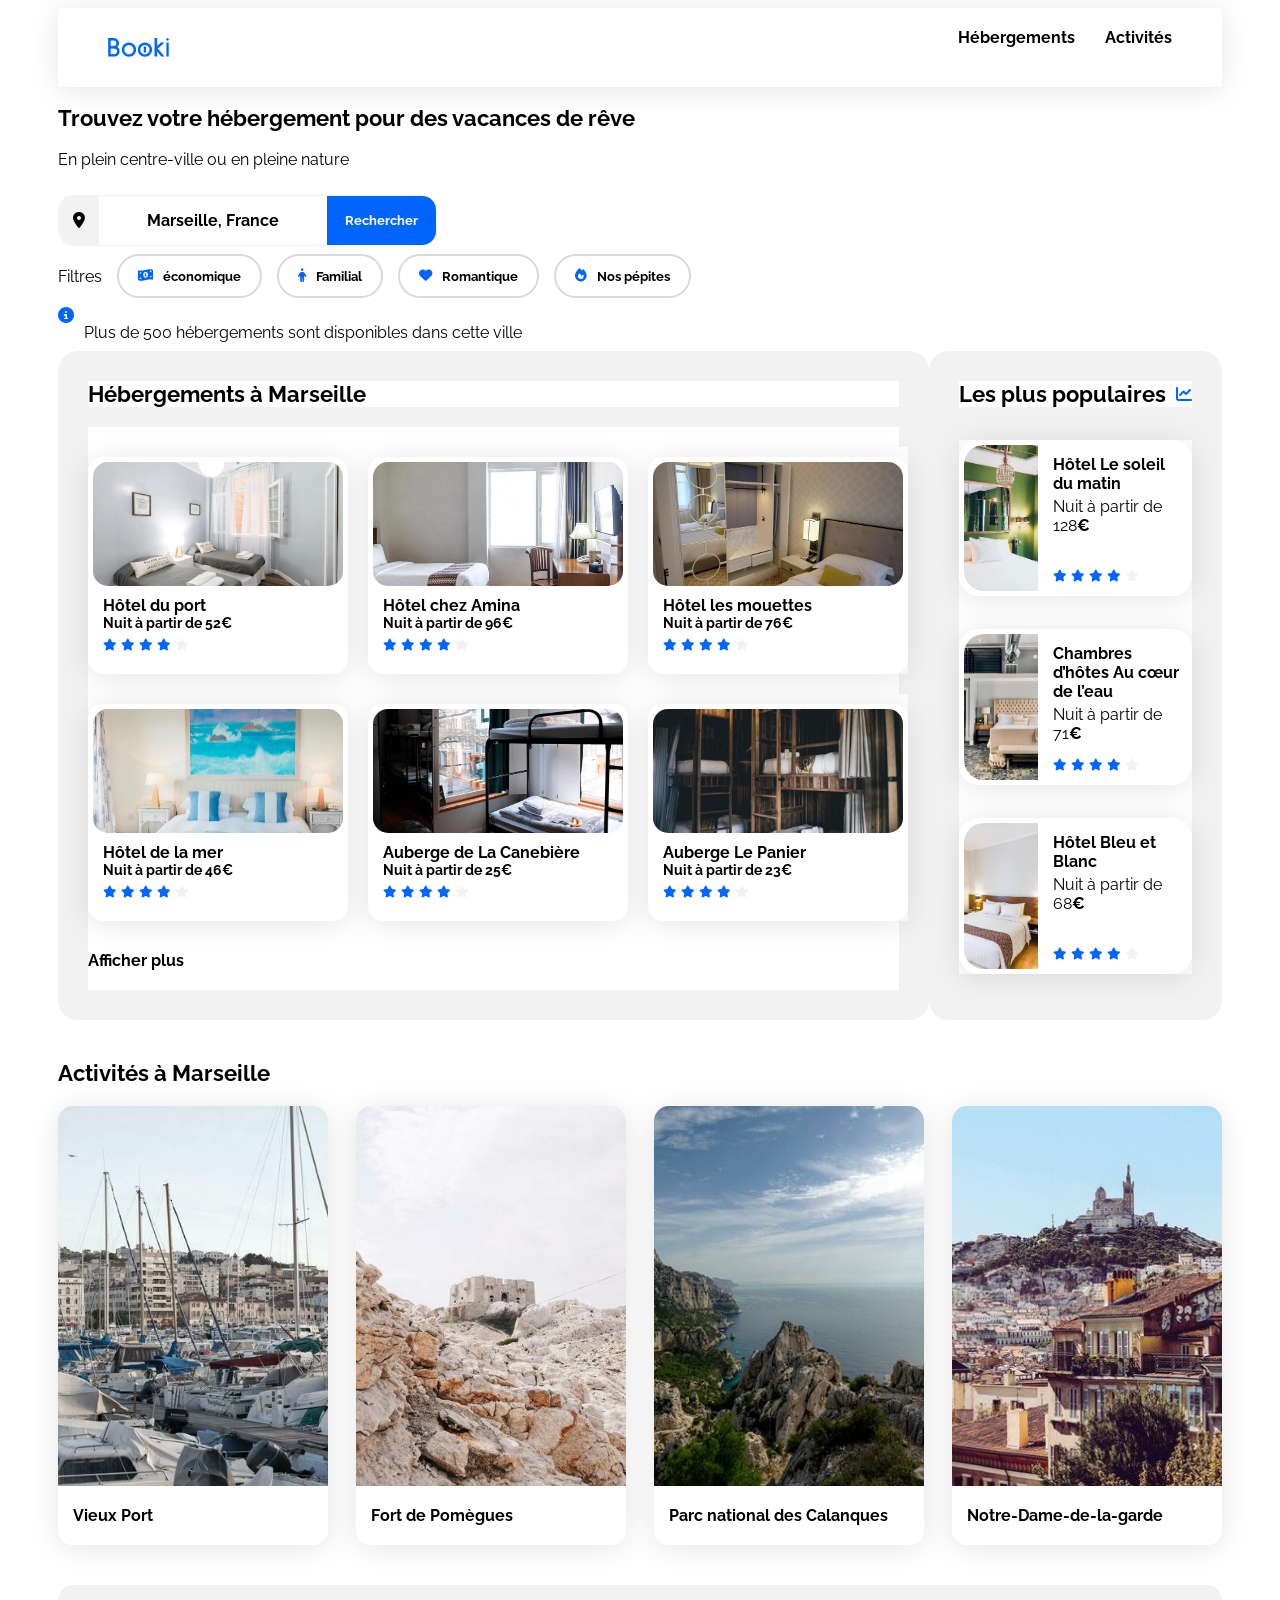
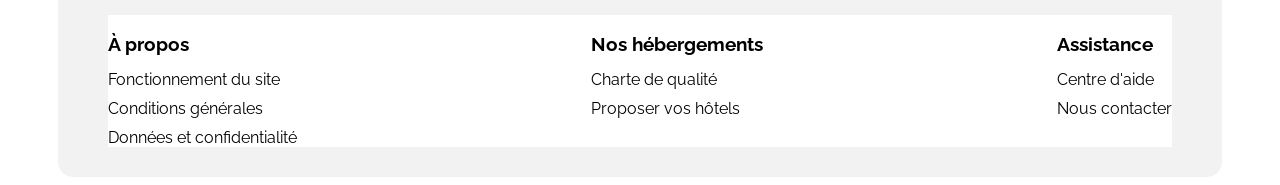
==== booki-starter-code-master/index.html @ 61f23185 "premier commit" ====
<!DOCTYPE html>
<html lang="fr">

<head>
    <meta charset="UTF-8">
    <meta name="viewport" content="width=device-width, initial-scale=1.0">
    <title>Booki</title>
    <link rel="preconnect" href="https://fonts.googleapis.com">
    <link rel="preconnect" href="https://fonts.gstatic.com" crossorigin>
    <link href="https://fonts.googleapis.com/css2?family=Raleway:wght@400;500;700&display=swap" rel="stylesheet">
    <link rel="stylesheet" href="https://cdnjs.cloudflare.com/ajax/libs/font-awesome/6.2.1/css/all.min.css"
        integrity="sha512-MV7K8+y+gLIBoVD59lQIYicR65iaqukzvf/nwasF0nqhPay5w/9lJmVM2hMDcnK1OnMGCdVK+iQrJ7lzPJQd1w=="
        crossorigin="anonymous" referrerpolicy="no-referrer" />
    <link rel="stylesheet" href="./css/style.css">
</head>

<body>
    <div class="main-container">
        <header>
            <a href="index.html">
                <img src="images/logo/Booki.png" alt="Logo booki" class="logo">
            </a>
            <nav>
              <a href="#hebergements" >Hébergements</a></li>
              <a href="#activites" >Activités</a></li>
            </nav>
        </header>
        <main>
            <div class="hero">
                <section class="intro">
                    <h2>Trouvez votre hébergement pour des vacances de rêve</h2>              
                    <p >En plein centre-ville ou en pleine nature</p>
                </section>
                <div class="search-bar">
                   <i class="fa-solid fa-location-dot" aria-hidden="true"></i>
                    <input type="text" placeholder="Marseille, France" aria-label="Rechercher une destination">
                    <button>Rechercher</button>
                </div>
                <div class="filtres">
                    <span>Filtres</span>
                    <button class="filtre">
                        <i class="fa-solid fa-money-bill-1-wave" aria-hidden="true"></i>
                        économique
                    </button>
                    <button class="filtre">
                        <i class="fa-solid fa-person" aria-hidden="true"></i>
                        Familial
                    </button>
                    <button class="filtre">
                        <i class="fa-solid fa-heart" aria-hidden="true"></i>
                        Romantique
                    </button>
                    <button class="filtre">
                        <i class="fa-solid fa-fire" aria-hidden="true"></i>
                        Nos pépites
                    </button>       
                </div>
                <div class="info">
                    <i class="fa-solid fa-circle-info" aria-hidden="true"></i>
                    <p>Plus de 500 hébergements sont disponibles dans cette ville</p>
                </div>
            </div>
            <div class="hebergements-and-populaires">
                <section class="hebergements" id="hebergements">
                    <div class="hebergements-title">
                        <h2 class="section-title">Hébergements à Marseille</h2>
                    </div>
                    <div class="hebergements-cards">
                        <a href="#">
                            <article class="card">
                                <img src="images/hebergements/fred-kleber.jpg" alt="Image de la chambre d'hôtel avec deux lits">
                                <div class="card-content">
                                    <div class="card-txt">
                                        <h3 class="card-title">Hôtel du port</h3>
                                        <p class="card-subtitle">Nuit à partir de 52<span class="euro">€</span></p>
                                    </div>
                                    <div class="card-rating">
                                        <i class="fa-xs fa-solid fa-star" aria-hidden="true"></i>
                                        <i class="fa-xs fa-solid fa-star" aria-hidden="true"></i>
                                        <i class="fa-xs fa-solid fa-star" aria-hidden="true"></i>
                                        <i class="fa-xs fa-solid fa-star" aria-hidden="true"></i>
                                        <i class="fa-xs fa-solid fa-star neutral-star" aria-hidden="true"></i>
                                        <span class="sr-only">Note de 4 sur 5</span>
                                    </div>
                                </div>    
                            </article>
                        </a>
                        <a href="#">
                            <article class="card">
                                <img src="images/hebergements/febrian-zakaria.jpg" alt="Image de la chambre d'hôtel montrant un lit">
                                <div class="card-content">
                                    <div class="card-txt">
                                        <h3 class="card-title">Hôtel chez Amina</h3>
                                        <p class="card-subtitle">Nuit à partir de 96<span class="euro">€</span></p>
                                    </div> 
                                    <div class="card-rating">
                                        <i class="fa-xs fa-solid fa-star" aria-hidden="true"></i>
                                        <i class="fa-xs fa-solid fa-star" aria-hidden="true"></i>
                                        <i class="fa-xs fa-solid fa-star" aria-hidden="true"></i>
                                        <i class="fa-xs fa-solid fa-star" aria-hidden="true"></i>
                                        <i class="fa-xs fa-solid fa-star neutral-star" aria-hidden="true"></i>
                                        <span class="sr-only">Note de 4 sur 5</span>
                                    </div>
                                </div>
                            </article>
                        </a>
                        <a href="#">
                            <article class="card">
                                <img src="images/hebergements/reisetopia.jpg" alt="Image de la chambre d'hôtel montrant un lit">
                                <div class="card-content">
                                    <div class="card-txt">
                                        <h3 class="card-title">Hôtel les mouettes</h3>
                                        <p class="card-subtitle">Nuit à partir de 76<span class="euro">€</span></p>    
                                    </div>
                                    <div class="card-rating">
                                        <i class="fa-xs fa-solid fa-star" aria-hidden="true"></i>
                                        <i class="fa-xs fa-solid fa-star" aria-hidden="true"></i>
                                        <i class="fa-xs fa-solid fa-star" aria-hidden="true"></i>
                                        <i class="fa-xs fa-solid fa-star" aria-hidden="true"></i>
                                        <i class="fa-xs fa-solid fa-star neutral-star" aria-hidden="true"></i>
                                        <span class="sr-only">Note de 4 sur 5</span>
                                    </div>
                                </div>
                            </article>
                        </a>
                        <a href="#">
                            <article class="card">
                                <img src="images/hebergements/annie-spratt.jpg" alt="Image de la chambre d'hôtel montrant un lit">
                                <div class="card-content">
                                    <div class="card-txt">
                                        <h3 class="card-title">Hôtel de la mer</h3>
                                        <p class="card-subtitle">Nuit à partir de 46<span class="euro">€</span></p>
                                    </div>
                                    <div class="card-rating">
                                        <i class="fa-xs fa-solid fa-star" aria-hidden="true"></i>
                                        <i class="fa-xs fa-solid fa-star" aria-hidden="true"></i>
                                        <i class="fa-xs fa-solid fa-star" aria-hidden="true"></i>
                                        <i class="fa-xs fa-solid fa-star" aria-hidden="true"></i>
                                        <i class="fa-xs fa-solid fa-star neutral-star" aria-hidden="true"></i>
                                        <span class="sr-only">Note de 4 sur 5</span>
                                    </div>
                                </div>
                            </article>
                        </a>
                        <a href="#">
                            <article class="card">
                                <img src="images/hebergements/marcus-loke.jpg" alt="Image de la chambre d'hôtel montrant un lit">
                                <div class="card-content">
                                    <div class="card-txt">
                                        <h3 class="card-title">Auberge de La Canebière</h3>  
                                        <p class="card-subtitle">Nuit à partir de 25<span class="euro">€</span></p>   
                                    </div>
                                    <div class="card-rating">
                                        <i class="fa-xs fa-solid fa-star" aria-hidden="true"></i>
                                        <i class="fa-xs fa-solid fa-star" aria-hidden="true"></i>
                                        <i class="fa-xs fa-solid fa-star" aria-hidden="true"></i>
                                        <i class="fa-xs fa-solid fa-star" aria-hidden="true"></i>
                                        <i class="fa-xs fa-solid fa-star neutral-star" aria-hidden="true"></i>
                                        <span class="sr-only">Note de 4 sur 5</span>
                                    </div>
                                </div>
                            </article>
                        </a>
                        <a href="#">
                            <article class="card">
                                <img src="images/hebergements/nicate-lee.jpg" alt="Image de la chambre d'hôtel montrant un lit">
                                <div class="card-content">
                                    <div class="card-txt">
                                        <h3 class="card-title">Auberge Le Panier</h3>
                                        <p class="card-subtitle">Nuit à partir de 23<span class="euro">€</span></p>
                                    </div>
                                    <div class="card-rating">
                                        <i class="fa-xs fa-solid fa-star" aria-hidden="true"></i>
                                        <i class="fa-xs fa-solid fa-star" aria-hidden="true"></i>
                                        <i class="fa-xs fa-solid fa-star" aria-hidden="true"></i>
                                        <i class="fa-xs fa-solid fa-star" aria-hidden="true"></i>
                                        <i class="fa-xs fa-solid fa-star neutral-star" aria-hidden="true"></i>
                                        <span class="sr-only">Note de 4 sur 5</span>
                                    </div>
                                </div>
                            </article>
                        </a>
                        <a href="#" class="afficher-plus">Afficher plus</a>                                           
                    </div>
                </section>
                <section class="populaires">
                    <div class="populaires-title">
                        <h2 class="section-title">Les plus populaires</h2>
                        <i class="fa-solid fa-chart-line" aria-hidden="true"></i>
                    </div>
                    <div class="populaires-cards">
                        <a href="#">
                            <article class="card">
                                <img src="./images/hebergements/emile-guillemot.jpg" alt="Image de la chambre d'hôtel montrant un lit">
                                <div class="card-content">
                                    <div class="card-txt">
                                        <h3 class="card-title">Hôtel Le soleil du matin</h3>
                                        <p class="card-subtitle">Nuit à partir de 128<span class="euro">€</span></p>
                                    </div>
                                    <div class="card-rating">
                                        <i class="fa-xs fa-solid fa-star" aria-hidden="true"></i>
                                        <i class="fa-xs fa-solid fa-star" aria-hidden="true"></i>
                                        <i class="fa-xs fa-solid fa-star" aria-hidden="true"></i>
                                        <i class="fa-xs fa-solid fa-star" aria-hidden="true"></i>
                                        <i class="fa-xs fa-solid fa-star neutral-star" aria-hidden="true"></i>
                                        <span class="sr-only">Note de 4 sur 5</span>
                                    </div>
                                </div>
                            </article>
                        </a>
                        <a href="#">
                            <article class="card">
                                <img src="./images/hebergements/aw-creative.jpg" alt="Image de la chambre d'hôtel montrant un lit">
                                <div class="card-content">
                                    <div class="card-txt">
                                        <h3 class="card-title">Chambres d’hôtes Au cœur de l’eau</h3>
                                        <p class="card-subtitle">Nuit à partir de 71<span class="euro">€</span></p>
                                    </div>
                                    <div class="card-rating">
                                        <i class="fa-xs fa-solid fa-star" aria-hidden="true"></i>
                                        <i class="fa-xs fa-solid fa-star" aria-hidden="true"></i>
                                        <i class="fa-xs fa-solid fa-star" aria-hidden="true"></i>
                                        <i class="fa-xs fa-solid fa-star" aria-hidden="true"></i>
                                        <i class="fa-xs fa-solid fa-star neutral-star" aria-hidden="true"></i>
                                        <span class="sr-only">Note de 4 sur 5</span>
                                    </div>
                                </div>
                            </article>
                        </a>
                        <a href="#">
                            <article class="card">
                                <img src="./images/hebergements/febrian-zakaria2.jpg" alt="Image de la chambre d'hôtel montrant un lit">
                                <div class="card-content">
                                    <div class="card-txt">
                                        <h3 class="card-title">Hôtel Bleu et Blanc</h3>
                                        <p class="card-subtitle">Nuit à partir de 68<span class="euro">€</span></p>
                                    </div>
                                    <div class="card-rating">
                                        <i class="fa-xs fa-solid fa-star" aria-hidden="true"></i>
                                        <i class="fa-xs fa-solid fa-star" aria-hidden="true"></i>
                                        <i class="fa-xs fa-solid fa-star" aria-hidden="true"></i>
                                        <i class="fa-xs fa-solid fa-star" aria-hidden="true"></i>
                                        <i class="fa-xs fa-solid fa-star neutral-star" aria-hidden="true"></i>
                                        <span class="sr-only">Note de 4 sur 5</span>
                                    </div>
                                </div>
                            </article>
                        </a>
                    </div>
                </section>
            </div>
            <section class="activites" id="activites">
                <div class="activites-title">
                    <h2 class="section-title">Activités à Marseille</h2>
                </div>
                <div class="activites-cards">
                    <a href="#">
                        <article class="card">
                            <img src="./images/activites/reno-laithienne.jpg" alt="Image du vieux port">
                            <div class="card-content">
                                <div class="card-txt">
                                    <h3 class="card-title">Vieux Port</h3>
                                </div>
                            </div>
                        </article>
                    </a>
                    <a href="#">
                        <article class="card">
                            <img src="./images/activites/paul-hermann.jpg" alt="Image du quartier du panier">
                            <div class="card-content">
                                <div class="card-txt">
                                    <h3 class="card-title">Fort de Pomègues</h3>
                                </div>
                            </div>
                        </article>
                    </a>
                    <a href="#">
                        <article class="card">
                            <img src="./images/activites/kilyan-sockalingum.jpg" alt="Image du quartier du panier">
                            <div class="card-content">
                                <div class="card-txt">
                                    <h3 class="card-title">Parc national des Calanques</h3>
                                </div>
                            </div>
                        </article>
                    </a>
                    <a href="#">
                        <article class="card">
                            <img src="./images/activites/florian-wehde.jpg" alt="Image du quartier du panier">
                            <div class="card-content">
                                <div class="card-txt">
                                    <h3 class="card-title">Notre-Dame-de-la-garde</h3>
                                </div>
                            </div>
                        </article>
                    </a>
                </div>
            </section>
        </main>
        <footer>
            <div class="footer-content">
                <div class="a-propos">
                    <h3 class="footer-title"><strong>À propos</strong></h3>
                    <ul>
                        <li><a href="#">Fonctionnement du site</a></li>
                        <li><a href="#">Conditions générales</a></li>
                        <li><a href="#">Données et confidentialité</a></li>
                    </ul>
                </div>
                <div class="nos-hebergements">
                    <h3 class="footer-title"><strong>Nos hébergements</strong></h3>
                    <ul>
                        <li><a href="#">Charte de qualité</a></li>
                        <li><a href="#">Proposer vos hôtels</a></li>
                    </ul>
                </div>
                <div class="assistance">
                    <h3 class="footer-title"><strong>Assistance</strong></h3>
                    <ul>
                        <li><a href="#">Centre d'aide</a></li>
                        <li><a href="#">Nous contacter</a></li>
                    </ul>
                </div>
            </div>
        </footer>
    </div>
</body>
</html>
---- booki-starter-code-master/css/style.css ----
/****** General ***********/
* {
    font-family: 'Raleway', sans-serif;
    background-color: white;
}

:root {
    --main-color: #0065FC;
    --main-bg-color: #F2F2F2;
    --filter-bg-color: #DEEBFF;
}

.fa-solid {
    color: var(--main-color);
}

body {
    display: flex;
    justify-content: center;
    background-color: white;
}
header{
    display: flex;
    flex-direction: row;
    justify-content: space-between;;
    width: 100%;
    background-color: white;
    height: 79px;
    padding: 20px 50px;
    box-sizing: border-box;
    filter: drop-shadow(0px 3px 15px rgba(0, 0, 0, 0.1));
}
nav{
    display: flex;
    flex-direction: row;
    flex-wrap: wrap;
    justify-content: space-between;
    gap: 30px;
}
nav a {
    font-family: 'Raleway', sans-serif;
    font-size: 16px;
    font-weight: 700;
    padding-bottom: 5px;
}
nav a:hover {
    color: #0065FC;
    border-top: #0065FC 3px solid;
}
.intro{
    font-size: 16px;
    font-weight: 400;
}
.intro h2{
    font-size: 22px;
    font-weight: bold;
    padding: 0%;
}
.intro p{
    padding-bottom: 10px;
}
.search-bar {
    display: flex;
    align-items: center;
    border: 1px solid #F2F2F2;
    border-radius: 15px;
    overflow: hidden;
    width: 377px;
    height: 49px;
}

.search-bar i {
    background-color: #F2F2F2;
    color: #000000;
    height: 100%;
    width: 50px;
    display: flex;
    align-items: center;
    justify-content: center;
}

.search-bar input {
    align-items: center;
    border: none;
    outline: none;
    font-size: 16px;
    flex: 1;
    padding: 0 15px;
}
.search-bar input::placeholder {
    display: flex;
    color: #000000;
    text-align: center;
    font-weight: bold;
}

.search-bar button {
    background-color: #0065FC;
    color: white;
    border: none;
    font-family: 'Raleway', sans-serif;
    font-weight: bold;
    width: 132px;
    height: 100%;
}
.filtres {
    display: flex;
    flex-direction: row;
    gap: 15px;
    align-items: center;
    margin-top: 20px;
    height: 21px;
}
.filtres button{
    color: #000000;
    background-color: white;
    display: flex;
    font-family: 'Raleway', sans-serif;
    font-weight: bold;
    border: 2px solid #D9D9D9;
    padding: 12px 19px;
    align-items: center;
    border-radius: 25px;
    gap: 10px;
}
.filtres button:hover {
    background-color: #DEEBFF;
}

.info {
    display: flex;
    flex-direction: row;
    height: 24px;
    margin-top: 20px;
    margin-bottom: 20px;
    gap: 10px;
}
.info span {
    display: flex;
    align-items: center;
}
.info i {
    -webkit-background-composite: white;
}

.main-container img{
    display: flex;
    padding-top: 10px;
    width: 61px;
    height: 19px;
}
.main-container {
    width: 100%;
    max-width: 1440px;
    padding: 0 50px;
    box-sizing: border-box;
    font-family: 'Raleway', sans-serif;
}

a {
    color: inherit;
    text-decoration: none;
}

.section-title {
    margin: 0;
    font-size: 22px;
}

.card {
    background-color: white;
    border-radius: 20px;
    padding: 5px;
    filter: drop-shadow(0px 3px 15px rgba(0, 0, 0, 0.1));
}

.card img {
    object-fit: cover;
}

.card-title {
    font-size: 16px;
}

.euro {
    font-weight: 700;
}

.neutral-star {
    color: var(--main-bg-color)
}

/****** Hebergements And Populaires ***********/
.hebergements-and-populaires {
    display: flex;
    justify-content: space-between;
}

.hebergements-and-populaires section {
    background-color: var(--main-bg-color);
    border-radius: 20px;
    padding: 30px;
    box-sizing: border-box;
}

/****** Hebergements ***********/
.hebergements {
    background-color: #F2F2F2;
    width: 871px;
    padding: 30px;
    border-radius: 15px;
}
.hebergements-title {
    font-weight: bold;
    font-size: 22px;
    margin-bottom: 20px;
}
.hebergements-cards {
    display: grid;
    padding-top: 20px;
    padding-bottom: 20px;
    grid-template-columns: 1fr 1fr 1fr;
    gap: 20px;
}
.hebergements-cards .card {
    width: 250px;
    height: 207px; /* réduis la hauteur */
    border-radius: 15px;
    overflow: hidden;
}

.hebergements-cards img {
    width: 100%;
    height: 124px; /* réduis la hauteur de l'image */
    padding: 0%;
    object-fit: cover;
    border-radius: 15px;
}
.hebergements-cards .card-content {
    display: flex;
    flex-direction: column;
    padding: 10px;
    gap: 5px; /* petit espace uniforme entre les 3 éléments */
}
.hebergements-cards .card-title {
    font-size: 16px;
    font-weight: 700;
    margin: 0; /* supprime les marges par défaut */
}
.hebergements-cards .card-subtitle {
    font-size: 14px;
    margin: 0; /* supprime les marges par défaut */
}
.hebergements-cards a{
    padding-top: 10px;
    font-weight: bold;
}
/****** Populaires ***********/
.populaires {
    width: 32%;
}

.populaires-title {
    display: flex;
    justify-content: space-between;
    align-items: center;
}

.populaires-cards .card {
    display: flex;
    margin-top: 33px;
    height: 146px;
    border-radius: 20px;
    overflow: hidden;
}

.populaires-cards img {
    width: 33%;
    height: 146px;
    border-top-left-radius: 20px;
    border-bottom-left-radius: 20px;
    padding: 0%;
}

.populaires-cards .card-content {
    width: 67%;
    padding-left: 15px;
    display: flex;
    flex-direction: column;
    justify-content: space-between;
    box-sizing: border-box;
}

.populaires-cards .card-title {
    margin-top: 10px;
    margin-bottom: 4px;
}

.populaires-cards .card-subtitle {
    margin: 0;
}

.populaires-cards .card-rating {
    margin-bottom: 5px;
}
.activites {
    margin-top: 40px;
    margin-bottom: 40px;
}
.activites-cards {
    display: grid;
    grid-template-columns: repeat(4, 1fr);
    gap: 27.5px;
}
.activites-title h2 {
    font-weight: bold;
    font-size: 22px;
    margin-bottom: 20px;
    margin-top: 20px;
}

.activites-cards .card {
    height: 439px;
    width: 100%;
    border-radius: 15px;
    overflow: hidden;
    padding: 0; /* écrase le padding général de .card */
    filter: drop-shadow(0px 3px 15px rgba(0, 0, 0, 0.1));
}

.activites-cards .card img {
    width: 100%;
    height: 380px;
    object-fit: cover;
    border-radius: 0; /* overflow:hidden de la card gère les arrondis */
    padding: 0;
}

.activites-cards .card-content {
    display: flex;
    align-items: center;
    padding-left: 15px;
    height: 59px; /* hauteur restante sous l'image */
}
footer {
    background-color: #F2F2F2;
    padding: 30px 50px;
    border-radius: 15px;
    margin-top: 40px;
}

.footer-content {
    display: flex;
    justify-content: space-between;
}

footer ul {
    list-style: none;
    padding: 0;
    margin: 0;
}

footer ul li {
    margin-top: 10px;
}

footer h3 {
    margin-bottom: 15px;
}

/* Le code ci-dessous correspond à la version responsive uniquement */

/****** Media queries ***********/
/* Medium devices (tablets, less/equal than 1024px) */
@media (max-width: 1024px) {
    .hebergements-and-populaires {
        flex-direction: column;
    }

    .hebergements {
        width: 100%;
    }

    .populaires {
        width: 100%;
        margin-top: 50px;
    }

    .populaires-cards {
        display: flex;
        flex-direction: row;
        justify-content: space-between;
    }

    .populaires-cards a {
        width: 30%;
    }

    .populaires-cards .card-title {
        font-size: 14px;
    }

    .populaires-cards .card-subtitle {
        font-size: 13px;
    }
}

/* Small devices (phones, less than 768px) */
@media (max-width: 767.98px) {
    /* ... */
}
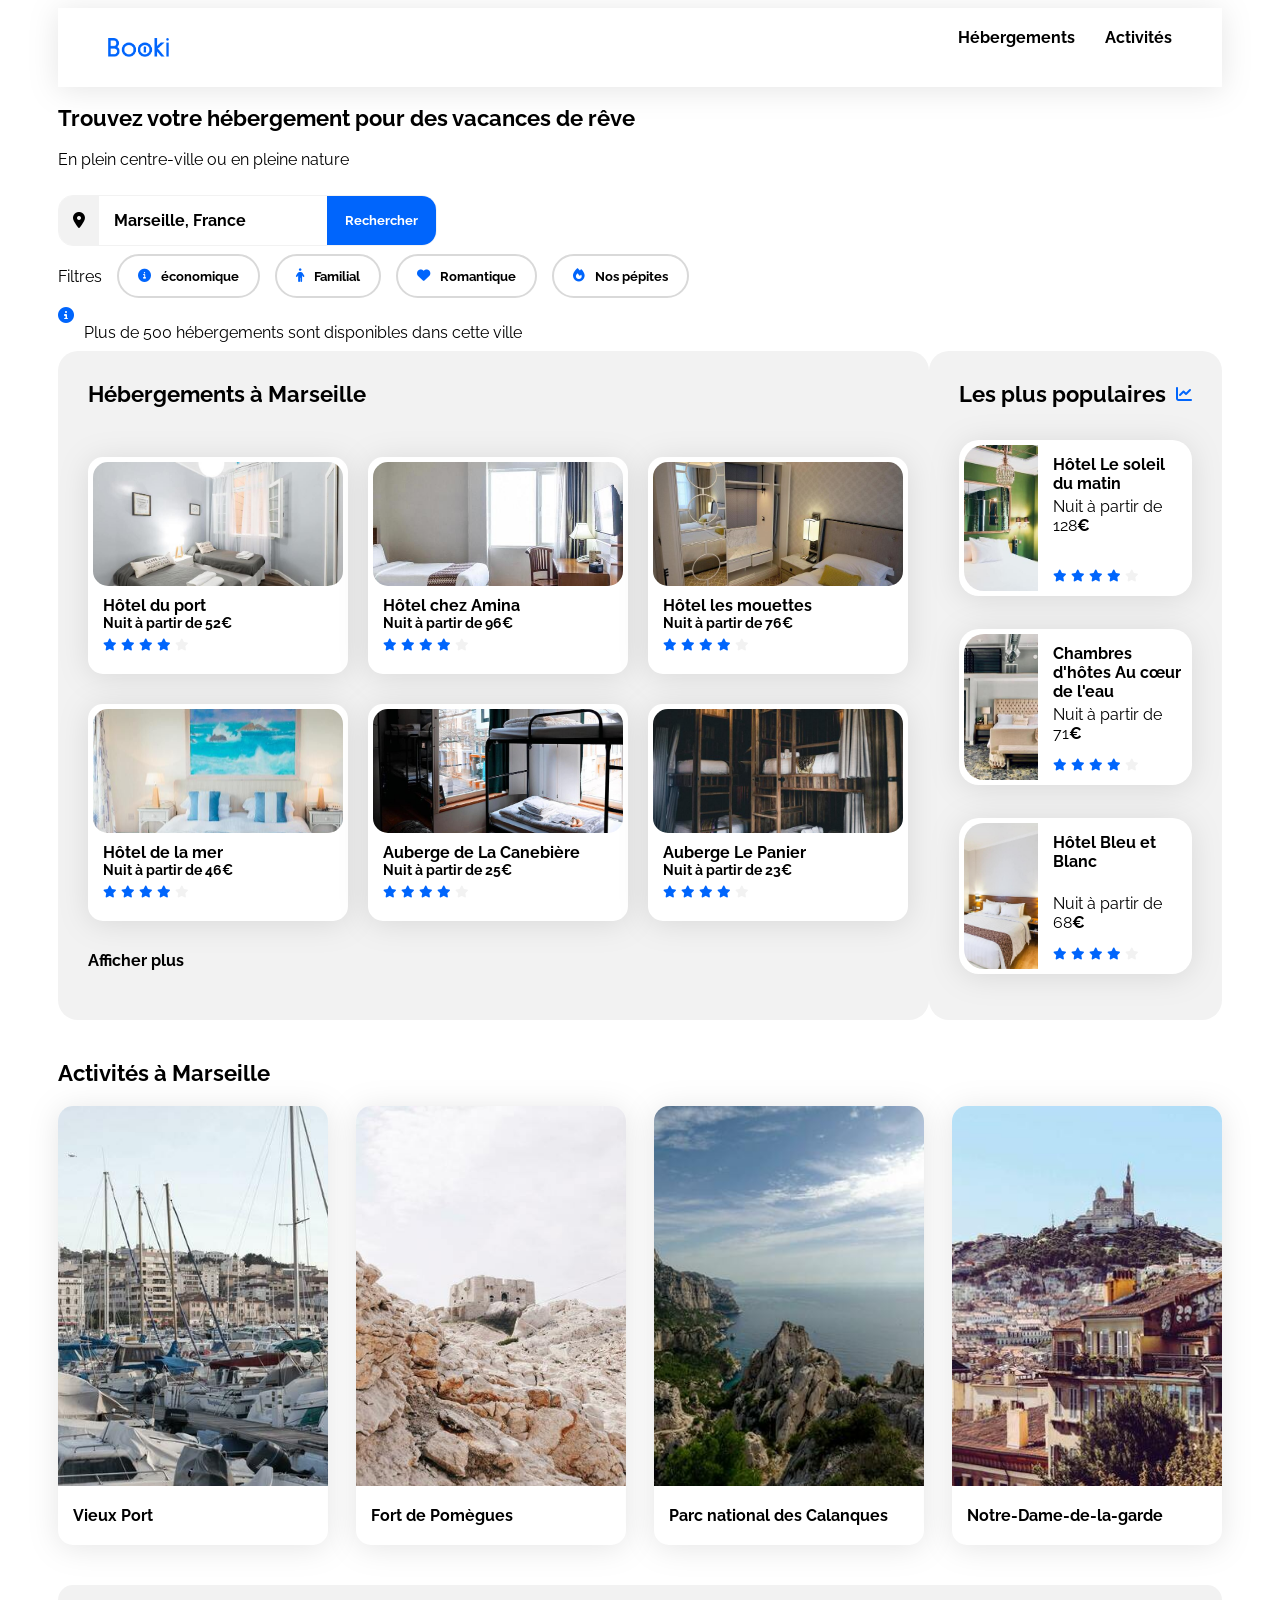
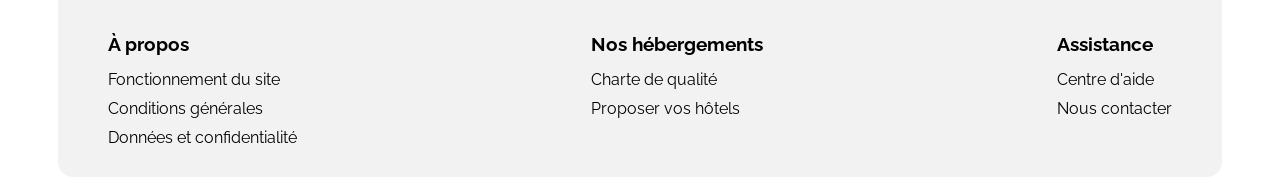
==== commit 7930b2be: "mise a jour" ====
--- a/booki-starter-code-master/index.html
+++ b/booki-starter-code-master/index.html
@@ -5,41 +5,56 @@
     <meta charset="UTF-8">
     <meta name="viewport" content="width=device-width, initial-scale=1.0">
     <title>Booki</title>
+    <!-- Polices Google -->
     <link rel="preconnect" href="https://fonts.googleapis.com">
     <link rel="preconnect" href="https://fonts.gstatic.com" crossorigin>
     <link href="https://fonts.googleapis.com/css2?family=Raleway:wght@400;500;700&display=swap" rel="stylesheet">
+    <!-- Icônes Font Awesome -->
     <link rel="stylesheet" href="https://cdnjs.cloudflare.com/ajax/libs/font-awesome/6.2.1/css/all.min.css"
         integrity="sha512-MV7K8+y+gLIBoVD59lQIYicR65iaqukzvf/nwasF0nqhPay5w/9lJmVM2hMDcnK1OnMGCdVK+iQrJ7lzPJQd1w=="
         crossorigin="anonymous" referrerpolicy="no-referrer" />
+    <!-- Feuille de style -->
     <link rel="stylesheet" href="./css/style.css">
 </head>
 
 <body>
     <div class="main-container">
+
+        <!-- HEADER : logo + navigation -->
         <header>
             <a href="index.html">
                 <img src="images/logo/Booki.png" alt="Logo booki" class="logo">
             </a>
             <nav>
-              <a href="#hebergements" >Hébergements</a></li>
-              <a href="#activites" >Activités</a></li>
+                <a href="#hebergements">Hébergements</a>
+                <a href="#activites">Activités</a>
             </nav>
         </header>
+
         <main>
+
+            <!-- HERO : titre, barre de recherche, filtres et info -->
             <div class="hero">
+
+                <!-- Titre et sous-titre -->
                 <section class="intro">
-                    <h2>Trouvez votre hébergement pour des vacances de rêve</h2>              
-                    <p >En plein centre-ville ou en pleine nature</p>
+                    <h2>Trouvez votre hébergement pour des vacances de rêve</h2>
+                    <p>En plein centre-ville ou en pleine nature</p>
                 </section>
-                <div class="search-bar">
-                   <i class="fa-solid fa-location-dot" aria-hidden="true"></i>
+
+                <!-- Barre de recherche -->
+                <form action="#" class="search-bar">
+                    <i class="fa-solid fa-location-dot" aria-hidden="true"></i>
                     <input type="text" placeholder="Marseille, France" aria-label="Rechercher une destination">
-                    <button>Rechercher</button>
-                </div>
+                    <i class="fa-solid fa-magnifying-glass"></i>
+                    <button type="submit">Rechercher</button>
+                </form>
+
+                <!-- Boutons de filtre -->
                 <div class="filtres">
                     <span>Filtres</span>
                     <button class="filtre">
-                        <i class="fa-solid fa-money-bill-1-wave" aria-hidden="true"></i>
+                       <i class="fa-solid fa-circle-info"aria-hidden="true"></i>
                         économique
                     </button>
                     <button class="filtre">
@@ -53,14 +68,21 @@
                     <button class="filtre">
                         <i class="fa-solid fa-fire" aria-hidden="true"></i>
                         Nos pépites
-                    </button>       
-                </div>
+                    </button>
+                </div>
+
+                <!-- Info nombre de logements -->
                 <div class="info">
                     <i class="fa-solid fa-circle-info" aria-hidden="true"></i>
                     <p>Plus de 500 hébergements sont disponibles dans cette ville</p>
                 </div>
+
             </div>
+
+            <!-- HÉBERGEMENTS ET POPULAIRES côte à côte -->
             <div class="hebergements-and-populaires">
+
+                <!-- Grille des hébergements -->
                 <section class="hebergements" id="hebergements">
                     <div class="hebergements-title">
                         <h2 class="section-title">Hébergements à Marseille</h2>
@@ -82,7 +104,7 @@
                                         <i class="fa-xs fa-solid fa-star neutral-star" aria-hidden="true"></i>
                                         <span class="sr-only">Note de 4 sur 5</span>
                                     </div>
-                                </div>    
+                                </div>
                             </article>
                         </a>
                         <a href="#">
@@ -92,7 +114,7 @@
                                     <div class="card-txt">
                                         <h3 class="card-title">Hôtel chez Amina</h3>
                                         <p class="card-subtitle">Nuit à partir de 96<span class="euro">€</span></p>
-                                    </div> 
+                                    </div>
                                     <div class="card-rating">
                                         <i class="fa-xs fa-solid fa-star" aria-hidden="true"></i>
                                         <i class="fa-xs fa-solid fa-star" aria-hidden="true"></i>
@@ -110,7 +132,7 @@
                                 <div class="card-content">
                                     <div class="card-txt">
                                         <h3 class="card-title">Hôtel les mouettes</h3>
-                                        <p class="card-subtitle">Nuit à partir de 76<span class="euro">€</span></p>    
+                                        <p class="card-subtitle">Nuit à partir de 76<span class="euro">€</span></p>
                                     </div>
                                     <div class="card-rating">
                                         <i class="fa-xs fa-solid fa-star" aria-hidden="true"></i>
@@ -147,8 +169,8 @@
                                 <img src="images/hebergements/marcus-loke.jpg" alt="Image de la chambre d'hôtel montrant un lit">
                                 <div class="card-content">
                                     <div class="card-txt">
-                                        <h3 class="card-title">Auberge de La Canebière</h3>  
-                                        <p class="card-subtitle">Nuit à partir de 25<span class="euro">€</span></p>   
+                                        <h3 class="card-title">Auberge de La Canebière</h3>
+                                        <p class="card-subtitle">Nuit à partir de 25<span class="euro">€</span></p>
                                     </div>
                                     <div class="card-rating">
                                         <i class="fa-xs fa-solid fa-star" aria-hidden="true"></i>
@@ -180,9 +202,11 @@
                                 </div>
                             </article>
                         </a>
-                        <a href="#" class="afficher-plus">Afficher plus</a>                                           
+                        <a href="#" class="afficher-plus">Afficher plus</a>
                     </div>
                 </section>
+
+                <!-- Les plus populaires -->
                 <section class="populaires">
                     <div class="populaires-title">
                         <h2 class="section-title">Les plus populaires</h2>
@@ -213,7 +237,7 @@
                                 <img src="./images/hebergements/aw-creative.jpg" alt="Image de la chambre d'hôtel montrant un lit">
                                 <div class="card-content">
                                     <div class="card-txt">
-                                        <h3 class="card-title">Chambres d’hôtes Au cœur de l’eau</h3>
+                                        <h3 class="card-title">Chambres d'hôtes Au cœur de l'eau</h3>
                                         <p class="card-subtitle">Nuit à partir de 71<span class="euro">€</span></p>
                                     </div>
                                     <div class="card-rating">
@@ -232,7 +256,7 @@
                                 <img src="./images/hebergements/febrian-zakaria2.jpg" alt="Image de la chambre d'hôtel montrant un lit">
                                 <div class="card-content">
                                     <div class="card-txt">
-                                        <h3 class="card-title">Hôtel Bleu et Blanc</h3>
+                                        <h3 class="card-title">Hôtel Bleu et Blanc</h3><br>
                                         <p class="card-subtitle">Nuit à partir de 68<span class="euro">€</span></p>
                                     </div>
                                     <div class="card-rating">
@@ -248,7 +272,10 @@
                         </a>
                     </div>
                 </section>
+
             </div>
+
+            <!-- ACTIVITÉS -->
             <section class="activites" id="activites">
                 <div class="activites-title">
                     <h2 class="section-title">Activités à Marseille</h2>
@@ -266,7 +293,7 @@
                     </a>
                     <a href="#">
                         <article class="card">
-                            <img src="./images/activites/paul-hermann.jpg" alt="Image du quartier du panier">
+                            <img src="./images/activites/paul-hermann.jpg" alt="Image du fort de Pomègues">
                             <div class="card-content">
                                 <div class="card-txt">
                                     <h3 class="card-title">Fort de Pomègues</h3>
@@ -276,7 +303,7 @@
                     </a>
                     <a href="#">
                         <article class="card">
-                            <img src="./images/activites/kilyan-sockalingum.jpg" alt="Image du quartier du panier">
+                            <img src="./images/activites/kilyan-sockalingum.jpg" alt="Image du parc national des Calanques">
                             <div class="card-content">
                                 <div class="card-txt">
                                     <h3 class="card-title">Parc national des Calanques</h3>
@@ -286,7 +313,7 @@
                     </a>
                     <a href="#">
                         <article class="card">
-                            <img src="./images/activites/florian-wehde.jpg" alt="Image du quartier du panier">
+                            <img src="./images/activites/florian-wehde.jpg" alt="Image de Notre-Dame-de-la-Garde">
                             <div class="card-content">
                                 <div class="card-txt">
                                     <h3 class="card-title">Notre-Dame-de-la-garde</h3>
@@ -296,7 +323,10 @@
                     </a>
                 </div>
             </section>
+
         </main>
+
+        <!-- FOOTER : liens utiles en 3 colonnes -->
         <footer>
             <div class="footer-content">
                 <div class="a-propos">
@@ -323,6 +353,7 @@
                 </div>
             </div>
         </footer>
+
     </div>
 </body>
 </html>
--- a/booki-starter-code-master/css/style.css
+++ b/booki-starter-code-master/css/style.css
@@ -1,7 +1,6 @@
 /****** General ***********/
 * {
     font-family: 'Raleway', sans-serif;
-    background-color: white;
 }
 
 :root {
@@ -10,6 +9,7 @@
     --filter-bg-color: #DEEBFF;
 }
 
+/* Couleur bleue sur toutes les icônes Font Awesome */
 .fa-solid {
     color: var(--main-color);
 }
@@ -19,10 +19,66 @@
     justify-content: center;
     background-color: white;
 }
-header{
+
+/* Conteneur principal centré avec largeur max */
+.main-container {
+    width: 100%;
+    max-width: 1440px;
+    padding: 0 50px;
+    box-sizing: border-box;
+    font-family: 'Raleway', sans-serif;
+}
+
+/* Taille du logo */
+.main-container img {
+    display: flex;
+    padding-top: 10px;
+    width: 61px;
+    height: 19px;
+}
+
+/* Supprime la décoration des liens */
+a {
+    color: inherit;
+    text-decoration: none;
+}
+
+/* Style commun des titres de section */
+.section-title {
+    margin: 0;
+    font-size: 22px;
+}
+
+/* Style commun des cards */
+.card {
+    background-color: white;
+    border-radius: 20px;
+    padding: 5px;
+    filter: drop-shadow(0px 3px 15px rgba(0, 0, 0, 0.1));
+}
+
+.card img {
+    object-fit: cover;
+}
+
+.card-title {
+    font-size: 16px;
+}
+
+.euro {
+    font-weight: 700;
+}
+
+/* Étoile grisée pour la note */
+.neutral-star {
+    color: var(--main-bg-color);
+}
+
+/****** Header ***********/
+header {
     display: flex;
     flex-direction: row;
-    justify-content: space-between;;
+    justify-content: space-between;
     width: 100%;
     background-color: white;
     height: 79px;
@@ -30,35 +86,43 @@
     box-sizing: border-box;
     filter: drop-shadow(0px 3px 15px rgba(0, 0, 0, 0.1));
 }
-nav{
+
+nav {
     display: flex;
     flex-direction: row;
-    flex-wrap: wrap;
-    justify-content: space-between;
     gap: 30px;
 }
+
 nav a {
-    font-family: 'Raleway', sans-serif;
     font-size: 16px;
     font-weight: 700;
     padding-bottom: 5px;
 }
+
 nav a:hover {
     color: #0065FC;
     border-top: #0065FC 3px solid;
 }
-.intro{
+
+/****** Hero ***********/
+
+/* Titre et sous-titre */
+.intro {
     font-size: 16px;
     font-weight: 400;
 }
-.intro h2{
+
+.intro h2 {
     font-size: 22px;
     font-weight: bold;
-    padding: 0%;
-}
-.intro p{
+    padding: 0;
+}
+
+.intro p {
     padding-bottom: 10px;
 }
+
+/* Barre de recherche */
 .search-bar {
     display: flex;
     align-items: center;
@@ -79,18 +143,21 @@
     justify-content: center;
 }
 
+/* Icône loupe cachée par défaut, visible sur mobile */
+.search-bar i.fa-magnifying-glass {
+    display: none;
+}
+
 .search-bar input {
-    align-items: center;
     border: none;
     outline: none;
     font-size: 16px;
     flex: 1;
     padding: 0 15px;
 }
+
 .search-bar input::placeholder {
-    display: flex;
     color: #000000;
-    text-align: center;
     font-weight: bold;
 }
 
@@ -103,6 +170,8 @@
     width: 132px;
     height: 100%;
 }
+
+/* Filtres */
 .filtres {
     display: flex;
     flex-direction: row;
@@ -111,22 +180,25 @@
     margin-top: 20px;
     height: 21px;
 }
-.filtres button{
+
+.filtres button {
     color: #000000;
     background-color: white;
     display: flex;
+    align-items: center;
     font-family: 'Raleway', sans-serif;
     font-weight: bold;
     border: 2px solid #D9D9D9;
     padding: 12px 19px;
-    align-items: center;
     border-radius: 25px;
     gap: 10px;
 }
+
 .filtres button:hover {
     background-color: #DEEBFF;
 }
 
+/* Info nombre de logements */
 .info {
     display: flex;
     flex-direction: row;
@@ -135,61 +207,9 @@
     margin-bottom: 20px;
     gap: 10px;
 }
-.info span {
-    display: flex;
-    align-items: center;
-}
-.info i {
-    -webkit-background-composite: white;
-}
-
-.main-container img{
-    display: flex;
-    padding-top: 10px;
-    width: 61px;
-    height: 19px;
-}
-.main-container {
-    width: 100%;
-    max-width: 1440px;
-    padding: 0 50px;
-    box-sizing: border-box;
-    font-family: 'Raleway', sans-serif;
-}
-
-a {
-    color: inherit;
-    text-decoration: none;
-}
-
-.section-title {
-    margin: 0;
-    font-size: 22px;
-}
-
-.card {
+.info .fa-solid{
     background-color: white;
-    border-radius: 20px;
-    padding: 5px;
-    filter: drop-shadow(0px 3px 15px rgba(0, 0, 0, 0.1));
-}
-
-.card img {
-    object-fit: cover;
-}
-
-.card-title {
-    font-size: 16px;
-}
-
-.euro {
-    font-weight: 700;
-}
-
-.neutral-star {
-    color: var(--main-bg-color)
-}
-
+}
 /****** Hebergements And Populaires ***********/
 .hebergements-and-populaires {
     display: flex;
@@ -210,51 +230,60 @@
     padding: 30px;
     border-radius: 15px;
 }
+
 .hebergements-title {
     font-weight: bold;
     font-size: 22px;
     margin-bottom: 20px;
 }
+
+/* Grille 3 colonnes */
 .hebergements-cards {
     display: grid;
+    grid-template-columns: 1fr 1fr 1fr;
+    gap: 20px;
     padding-top: 20px;
     padding-bottom: 20px;
-    grid-template-columns: 1fr 1fr 1fr;
-    gap: 20px;
-}
+}
+
 .hebergements-cards .card {
     width: 250px;
-    height: 207px; /* réduis la hauteur */
+    height: 207px;
     border-radius: 15px;
     overflow: hidden;
 }
 
 .hebergements-cards img {
     width: 100%;
-    height: 124px; /* réduis la hauteur de l'image */
-    padding: 0%;
+    height: 124px;
     object-fit: cover;
     border-radius: 15px;
-}
+    padding: 0;
+}
+
 .hebergements-cards .card-content {
     display: flex;
     flex-direction: column;
     padding: 10px;
-    gap: 5px; /* petit espace uniforme entre les 3 éléments */
-}
+    gap: 5px;
+}
+
 .hebergements-cards .card-title {
     font-size: 16px;
     font-weight: 700;
-    margin: 0; /* supprime les marges par défaut */
-}
+    margin: 0;
+}
+
 .hebergements-cards .card-subtitle {
     font-size: 14px;
-    margin: 0; /* supprime les marges par défaut */
-}
-.hebergements-cards a{
+    margin: 0;
+}
+
+.hebergements-cards a {
     padding-top: 10px;
     font-weight: bold;
 }
+
 /****** Populaires ***********/
 .populaires {
     width: 32%;
@@ -279,7 +308,7 @@
     height: 146px;
     border-top-left-radius: 20px;
     border-bottom-left-radius: 20px;
-    padding: 0%;
+    padding: 0;
 }
 
 .populaires-cards .card-content {
@@ -303,20 +332,25 @@
 .populaires-cards .card-rating {
     margin-bottom: 5px;
 }
+
+/****** Activités ***********/
 .activites {
     margin-top: 40px;
     margin-bottom: 40px;
 }
+
+.activites-title h2 {
+    font-weight: bold;
+    font-size: 22px;
+    margin-top: 20px;
+    margin-bottom: 20px;
+}
+
+/* Grille 4 colonnes */
 .activites-cards {
     display: grid;
     grid-template-columns: repeat(4, 1fr);
     gap: 27.5px;
-}
-.activites-title h2 {
-    font-weight: bold;
-    font-size: 22px;
-    margin-bottom: 20px;
-    margin-top: 20px;
 }
 
 .activites-cards .card {
@@ -324,7 +358,7 @@
     width: 100%;
     border-radius: 15px;
     overflow: hidden;
-    padding: 0; /* écrase le padding général de .card */
+    padding: 0;
     filter: drop-shadow(0px 3px 15px rgba(0, 0, 0, 0.1));
 }
 
@@ -332,7 +366,7 @@
     width: 100%;
     height: 380px;
     object-fit: cover;
-    border-radius: 0; /* overflow:hidden de la card gère les arrondis */
+    border-radius: 0;
     padding: 0;
 }
 
@@ -340,8 +374,10 @@
     display: flex;
     align-items: center;
     padding-left: 15px;
-    height: 59px; /* hauteur restante sous l'image */
-}
+    height: 59px;
+}
+
+/****** Footer ***********/
 footer {
     background-color: #F2F2F2;
     padding: 30px 50px;
@@ -371,8 +407,10 @@
 /* Le code ci-dessous correspond à la version responsive uniquement */
 
 /****** Media queries ***********/
+
 /* Medium devices (tablets, less/equal than 1024px) */
 @media (max-width: 1024px) {
+
     .hebergements-and-populaires {
         flex-direction: column;
     }
@@ -381,6 +419,14 @@
         width: 100%;
     }
 
+    .hebergements-cards {
+        width: 100%;
+    }
+
+    .hebergements-cards .card {
+        width: 100%;
+    }
+
     .populaires {
         width: 100%;
         margin-top: 50px;
@@ -407,5 +453,179 @@
 
 /* Small devices (phones, less than 768px) */
 @media (max-width: 767.98px) {
-    /* ... */
+
+    header {
+        flex-direction: column;
+        align-items: center;
+        height: auto;
+        padding: 20px;
+    }
+    nav {
+        padding-top: 20px;
+        width: 100%;
+        justify-content: space-around;
+        border-bottom: 2px solid #F2F2F2;
+        border-width: 100%;
+    }
+    nav :hover{
+        border-color: #0065FC;
+        border-bottom: #0065FC;
+    }
+    .main-container {
+        padding: 0;
+    }
+        .hero {
+        padding: 20px;
+    }
+
+    /* Search bar pleine largeur avec loupe à la place du bouton */
+    .search-bar {
+        width: 100%;
+    }
+
+    .search-bar button {
+        display: none;
+    }
+
+    .search-bar i.fa-magnifying-glass {
+        display: flex;
+        color: white;
+        background-color: #0065FC;
+        border-radius: 15px;
+        margin-left: auto;
+    }
+
+    /* Filtres sur plusieurs lignes */
+    .filtres {
+        display: flex;
+        flex-direction: row;
+        flex-wrap: wrap;
+        gap: 10px;
+        height: 161px;
+    }
+    .filtres button{
+        width: 162.5px;
+        height: 50px;
+    }
+    .filtres span {
+        display: flex;
+        justify-content: flex-start;
+        margin-right: 300px;
+        font-weight: bold;
+    }
+    .filtres button:hover {
+        background-color: #0065FC;
+    }
+
+    /* Populaires au dessus des hébergements */
+    .hebergements-and-populaires {
+        flex-direction: column-reverse;
+    }
+
+    .hebergements {
+        border-radius: 0;
+        width: 100%;
+        padding: 0;
+    }
+
+    .hebergements-cards {
+        grid-template-columns: 1fr;
+    }
+
+    .hebergements-cards a {
+        width: 100%;
+    }
+
+    .hebergements-cards .card {
+        width: 100%;
+        height: 207px;
+        display: flex;
+        flex-direction: column;
+        padding: 0;
+        overflow: hidden;
+    }
+
+    .hebergements-cards img {
+        height: 60%;
+        object-fit: cover;
+        border-radius: 15px 0 0 15px;
+    }
+
+    .hebergements-cards .card-content {
+        width: 100%;
+        padding: 10px;
+        gap: 10px;
+        display: flex;
+        flex-direction: column;
+        justify-content: space-between;
+    }
+    .populaires {
+        width: 100%;
+        margin-bottom: 50px;
+        gap: 10px;
+    }
+
+    .populaires-cards {
+        display: flex;
+        flex-direction: column; /* écrase le row du 1024px */
+        gap: auto;
+    }
+
+    .populaires-cards a {
+        width: 100%; /* écrase le 30% du 1024px */
+    }
+
+    .populaires-cards .card {
+        width: 100%;
+        height: 146px;
+        display: flex;
+        padding: 0;
+    }
+
+    .populaires-cards img {
+        width: 40%;
+        height: 100%;
+        object-fit: cover;
+        border-radius: 20px 0 0 20px;
+    }
+
+    .populaires-cards .card-content {
+        width: 60%;
+        padding: 10px;
+    }
+
+    /* Activités en colonne */
+    .activites-cards {
+        display: flex;
+        flex-direction: column;
+        padding-left: 20px;
+        padding-right: 20px;
+    }
+    .activites-title {
+        padding-left: 20px;
+    }
+    .activites-cards a {
+        width: 100%;
+    }
+
+    .activites-cards .card {
+        width: 100%;
+        height: 200px;
+    }
+
+    .activites-cards .card img {
+        height: 145px;
+    }
+
+    /* Footer en colonne */
+    .footer-content {
+        flex-direction: column;
+        gap: 20px;
+    }
+
+    footer {
+        padding: 30px;
+        border-radius: 0;
+        width: 100%;
+    }
 }
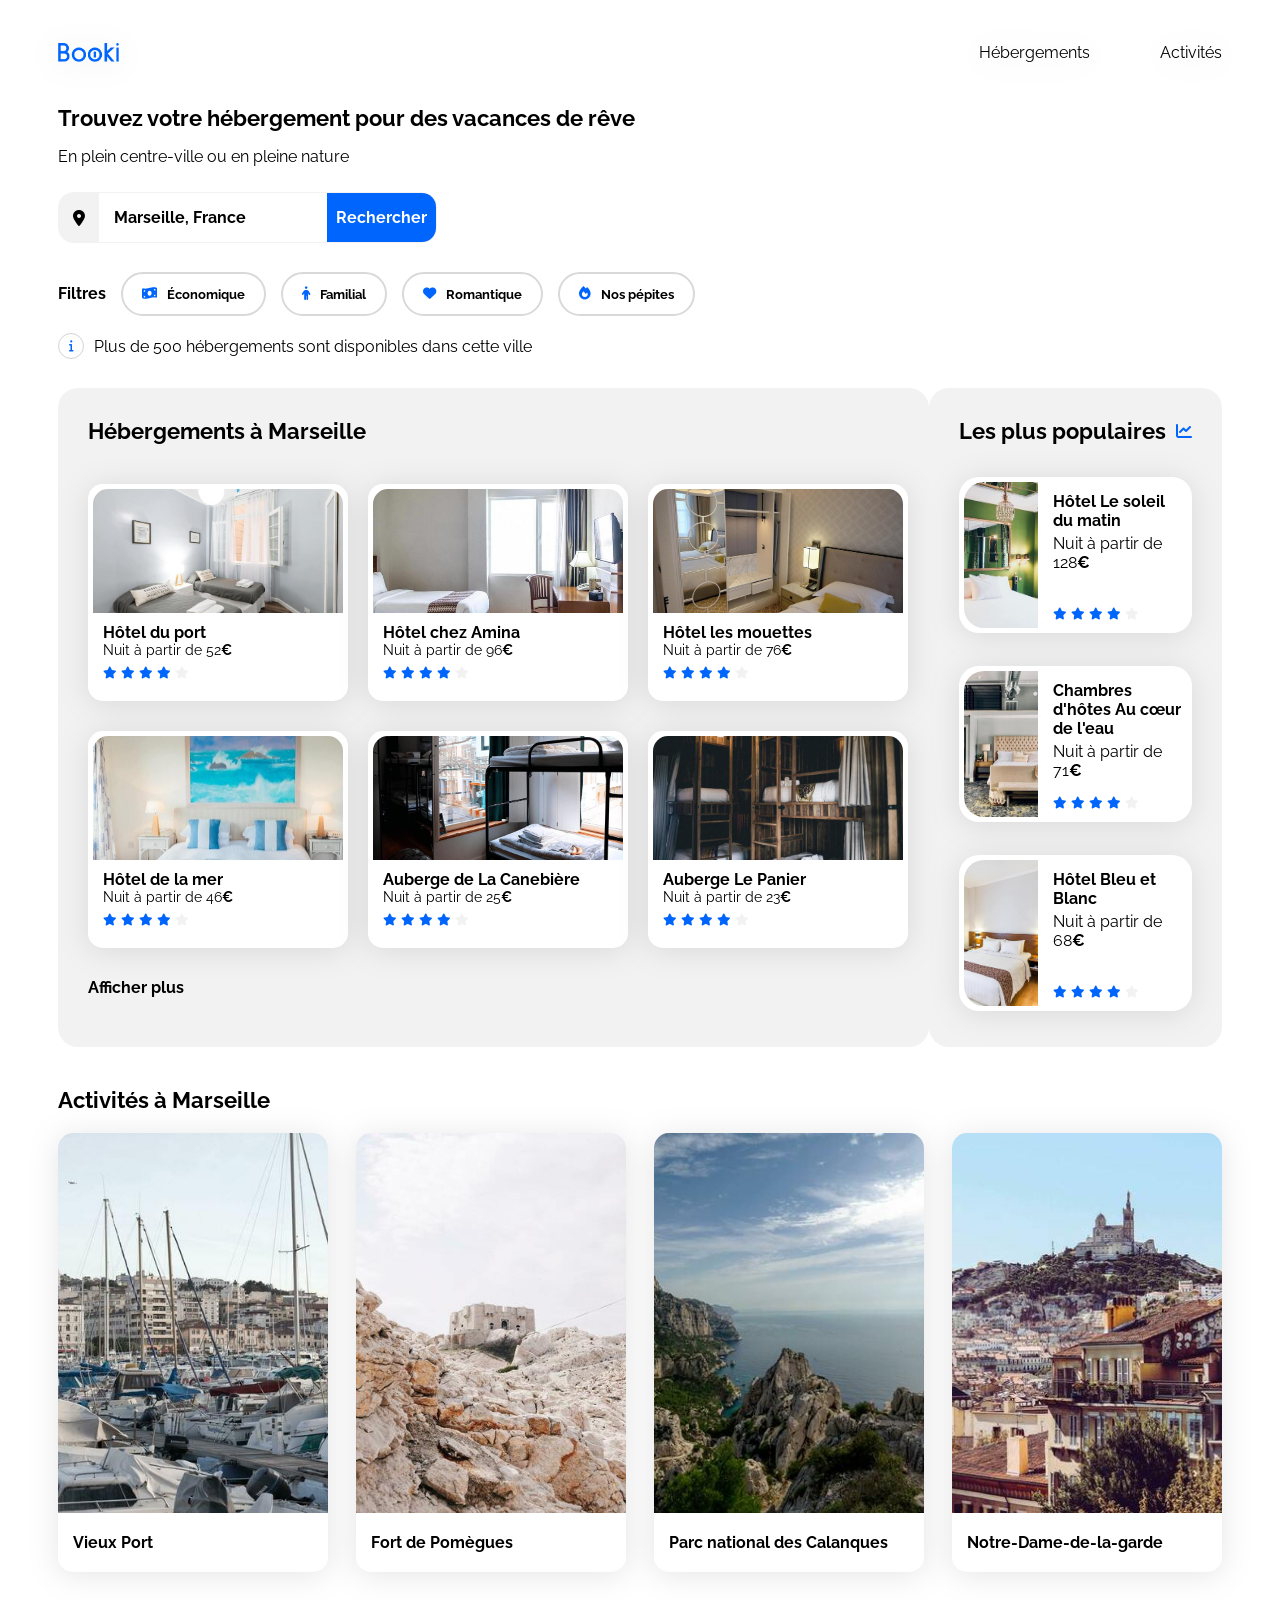
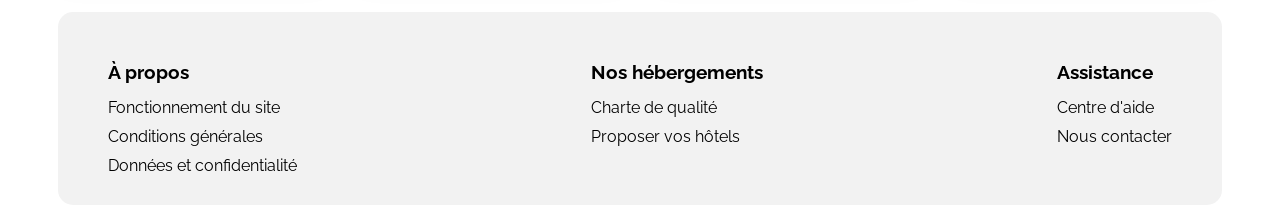
==== commit 0b87c441: "fix mobile search bar" ====
--- a/booki-starter-code-master/index.html
+++ b/booki-starter-code-master/index.html
@@ -21,7 +21,7 @@
     <div class="main-container">
 
         <!-- HEADER : logo + navigation -->
-        <header>
+     <header>
             <a href="index.html">
                 <img src="images/logo/Booki.png" alt="Logo booki" class="logo">
             </a>
@@ -29,16 +29,16 @@
                 <a href="#hebergements">Hébergements</a>
                 <a href="#activites">Activités</a>
             </nav>
-        </header>
-
-        <main>
+     </header>
+
+     <main>
 
             <!-- HERO : titre, barre de recherche, filtres et info -->
             <div class="hero">
 
                 <!-- Titre et sous-titre -->
                 <section class="intro">
-                    <h2>Trouvez votre hébergement pour des vacances de rêve</h2>
+                    <h1>Trouvez votre hébergement pour des vacances de rêve</h1>
                     <p>En plein centre-ville ou en pleine nature</p>
                 </section>
 
@@ -54,8 +54,8 @@
                 <div class="filtres">
                     <span>Filtres</span>
                     <button class="filtre">
-                       <i class="fa-solid fa-circle-info"aria-hidden="true"></i>
-                        économique
+                       <i class="fa-solid fa-money-bill-wave"aria-hidden="true"></i>
+                        Économique
                     </button>
                     <button class="filtre">
                         <i class="fa-solid fa-person" aria-hidden="true"></i>
@@ -73,7 +73,7 @@
 
                 <!-- Info nombre de logements -->
                 <div class="info">
-                    <i class="fa-solid fa-circle-info" aria-hidden="true"></i>
+                    <i class="fa-solid fa-info" aria-hidden="true"></i>
                     <p>Plus de 500 hébergements sont disponibles dans cette ville</p>
                 </div>
 
@@ -256,7 +256,7 @@
                                 <img src="./images/hebergements/febrian-zakaria2.jpg" alt="Image de la chambre d'hôtel montrant un lit">
                                 <div class="card-content">
                                     <div class="card-txt">
-                                        <h3 class="card-title">Hôtel Bleu et Blanc</h3><br>
+                                        <h3 class="card-title">Hôtel Bleu et Blanc</h3>
                                         <p class="card-subtitle">Nuit à partir de 68<span class="euro">€</span></p>
                                     </div>
                                     <div class="card-rating">
@@ -324,10 +324,10 @@
                 </div>
             </section>
 
-        </main>
+     </main>
 
         <!-- FOOTER : liens utiles en 3 colonnes -->
-        <footer>
+     <footer>
             <div class="footer-content">
                 <div class="a-propos">
                     <h3 class="footer-title"><strong>À propos</strong></h3>
@@ -352,7 +352,7 @@
                     </ul>
                 </div>
             </div>
-        </footer>
+     </footer>
 
     </div>
 </body>
--- a/booki-starter-code-master/css/style.css
+++ b/booki-starter-code-master/css/style.css
@@ -1,4 +1,5 @@
-/****** General ***********/
+/****** Variables et reset général ***********/
+
 * {
     font-family: 'Raleway', sans-serif;
 }
@@ -9,32 +10,10 @@
     --filter-bg-color: #DEEBFF;
 }
 
-/* Couleur bleue sur toutes les icônes Font Awesome */
-.fa-solid {
-    color: var(--main-color);
-}
-
 body {
     display: flex;
     justify-content: center;
     background-color: white;
-}
-
-/* Conteneur principal centré avec largeur max */
-.main-container {
-    width: 100%;
-    max-width: 1440px;
-    padding: 0 50px;
-    box-sizing: border-box;
-    font-family: 'Raleway', sans-serif;
-}
-
-/* Taille du logo */
-.main-container img {
-    display: flex;
-    padding-top: 10px;
-    width: 61px;
-    height: 19px;
 }
 
 /* Supprime la décoration des liens */
@@ -43,30 +22,9 @@
     text-decoration: none;
 }
 
-/* Style commun des titres de section */
-.section-title {
-    margin: 0;
-    font-size: 22px;
-}
-
-/* Style commun des cards */
-.card {
-    background-color: white;
-    border-radius: 20px;
-    padding: 5px;
-    filter: drop-shadow(0px 3px 15px rgba(0, 0, 0, 0.1));
-}
-
-.card img {
-    object-fit: cover;
-}
-
-.card-title {
-    font-size: 16px;
-}
-
-.euro {
-    font-weight: 700;
+/* Couleur bleue sur toutes les icônes Font Awesome */
+.fa-solid {
+    color: var(--main-color);
 }
 
 /* Étoile grisée pour la note */
@@ -74,15 +32,42 @@
     color: var(--main-bg-color);
 }
 
+/* Symbole euro en gras */
+.euro {
+    font-weight: 700;
+}
+
+
+/****** Conteneur principal ***********/
+
+.main-container {
+    width: 100%;
+    max-width: 1440px;
+    min-width: 320px;
+    padding: 0 50px;
+    box-sizing: border-box;
+    font-family: 'Raleway', sans-serif;
+}
+
+/* Taille du logo */
+.main-container img {
+    display: flex;
+    padding-top: 10px;
+    width: 61px;
+    height: 19px;
+}
+
+
 /****** Header ***********/
+
 header {
     display: flex;
     flex-direction: row;
     justify-content: space-between;
+    align-items: center;
     width: 100%;
-    background-color: white;
     height: 79px;
-    padding: 20px 50px;
+    padding: 20px 0px;
     box-sizing: border-box;
     filter: drop-shadow(0px 3px 15px rgba(0, 0, 0, 0.1));
 }
@@ -90,39 +75,44 @@
 nav {
     display: flex;
     flex-direction: row;
-    gap: 30px;
+    gap: 70px;
 }
 
 nav a {
     font-size: 16px;
-    font-weight: 700;
     padding-bottom: 5px;
-}
-
+    padding-top: 15px;
+}
+
+/* Soulignement bleu en haut au survol */
 nav a:hover {
     color: #0065FC;
     border-top: #0065FC 3px solid;
-}
-
-/****** Hero ***********/
-
-/* Titre et sous-titre */
+    gap: 10px;
+}
+
+
+/****** Hero — titre et sous-titre ***********/
+
 .intro {
     font-size: 16px;
     font-weight: 400;
 }
 
-.intro h2 {
+.intro h1 {
     font-size: 22px;
     font-weight: bold;
     padding: 0;
+    margin-bottom: 0px;
 }
 
 .intro p {
     padding-bottom: 10px;
 }
 
-/* Barre de recherche */
+
+/****** Hero — barre de recherche ***********/
+
 .search-bar {
     display: flex;
     align-items: center;
@@ -131,8 +121,10 @@
     overflow: hidden;
     width: 377px;
     height: 49px;
-}
-
+    margin-top: auto;
+}
+
+/* Icône lieu à gauche */
 .search-bar i {
     background-color: #F2F2F2;
     color: #000000;
@@ -143,7 +135,7 @@
     justify-content: center;
 }
 
-/* Icône loupe cachée par défaut, visible sur mobile */
+/* Loupe cachée sur desktop, visible uniquement sur mobile */
 .search-bar i.fa-magnifying-glass {
     display: none;
 }
@@ -166,19 +158,27 @@
     color: white;
     border: none;
     font-family: 'Raleway', sans-serif;
+    font-size: 16px;
     font-weight: bold;
     width: 132px;
     height: 100%;
 }
 
-/* Filtres */
+
+/****** Hero — filtres de recherche ***********/
+
 .filtres {
     display: flex;
     flex-direction: row;
     gap: 15px;
     align-items: center;
-    margin-top: 20px;
+    margin-top: 40px;
+    margin-bottom: 20px;
     height: 21px;
+}
+
+.filtres span {
+    font-weight: bold;
 }
 
 .filtres button {
@@ -194,23 +194,69 @@
     gap: 10px;
 }
 
+/* Fond bleu clair au survol */
 .filtres button:hover {
     background-color: #DEEBFF;
 }
 
-/* Info nombre de logements */
+
+/****** Hero — info nombre de logements ***********/
+
 .info {
     display: flex;
     flex-direction: row;
+    align-items: center;
     height: 24px;
-    margin-top: 20px;
-    margin-bottom: 20px;
+    margin-top: 30px;
+    margin-bottom: 30px;
     gap: 10px;
 }
-.info .fa-solid{
+
+/* Icône info dans un cercle */
+.info .fa-solid {
     background-color: white;
-}
-/****** Hebergements And Populaires ***********/
+    border-radius: 50%;
+    border: 1px solid lightgrey;
+    width: 24px;
+    height: 24px;
+    display: flex;
+    align-items: center;
+    justify-content: center;
+    font-size: 12px;
+    flex-shrink: 0;
+}
+
+.info p {
+    padding-left: 0;
+}
+
+
+/****** Style commun des cards ***********/
+
+.card {
+    background-color: white;
+    border-radius: 20px;
+    padding: 5px;
+    filter: drop-shadow(0px 3px 15px rgba(0, 0, 0, 0.1));
+}
+
+.card img {
+    object-fit: cover;
+}
+
+.card-title {
+    font-size: 16px;
+}
+
+/* Titres de section partagés entre hébergements et activités */
+.section-title {
+    margin: 0;
+    font-size: 22px;
+}
+
+
+/****** Hébergements et Populaires — mise en page côte à côte ***********/
+
 .hebergements-and-populaires {
     display: flex;
     justify-content: space-between;
@@ -223,11 +269,13 @@
     box-sizing: border-box;
 }
 
-/****** Hebergements ***********/
+
+/****** Section hébergements ***********/
+
 .hebergements {
     background-color: #F2F2F2;
     width: 871px;
-    padding: 30px;
+    padding: 20px;
     border-radius: 15px;
 }
 
@@ -237,12 +285,12 @@
     margin-bottom: 20px;
 }
 
-/* Grille 3 colonnes */
+/* Grille sur 3 colonnes */
 .hebergements-cards {
     display: grid;
     grid-template-columns: 1fr 1fr 1fr;
     gap: 20px;
-    padding-top: 20px;
+    padding-top: 10px;
     padding-bottom: 20px;
 }
 
@@ -257,7 +305,7 @@
     width: 100%;
     height: 124px;
     object-fit: cover;
-    border-radius: 15px;
+    border-radius: 15px 15px 0px 0px;
     padding: 0;
 }
 
@@ -281,14 +329,20 @@
 
 .hebergements-cards a {
     padding-top: 10px;
+}
+
+.afficher-plus {
     font-weight: bold;
 }
 
-/****** Populaires ***********/
+
+/****** Section populaires ***********/
+
 .populaires {
     width: 32%;
 }
 
+/* Titre avec icône tendance à droite */
 .populaires-title {
     display: flex;
     justify-content: space-between;
@@ -333,7 +387,9 @@
     margin-bottom: 5px;
 }
 
-/****** Activités ***********/
+
+/****** Section activités ***********/
+
 .activites {
     margin-top: 40px;
     margin-bottom: 40px;
@@ -346,7 +402,7 @@
     margin-bottom: 20px;
 }
 
-/* Grille 4 colonnes */
+/* Grille sur 4 colonnes */
 .activites-cards {
     display: grid;
     grid-template-columns: repeat(4, 1fr);
@@ -377,7 +433,9 @@
     height: 59px;
 }
 
+
 /****** Footer ***********/
+
 footer {
     background-color: #F2F2F2;
     padding: 30px 50px;
@@ -385,6 +443,7 @@
     margin-top: 40px;
 }
 
+/* 3 colonnes côte à côte */
 .footer-content {
     display: flex;
     justify-content: space-between;
@@ -404,13 +463,32 @@
     margin-bottom: 15px;
 }
 
-/* Le code ci-dessous correspond à la version responsive uniquement */
 
 /****** Media queries ***********/
 
-/* Medium devices (tablets, less/equal than 1024px) */
+/* Tablette — jusqu'à 1024px */
 @media (max-width: 1024px) {
 
+    .filtres {
+        flex-wrap: wrap;
+        height: auto;
+        gap: 10px;
+    }
+
+    .filtres span {
+        width: 100%;
+        font-weight: bold;
+        font-size: 18px;
+        padding-bottom: 10px;
+    }
+
+    .filtres button {
+        font-size: auto;
+        height: 40px;
+        width: auto;
+    }
+
+    /* Hébergements et populaires passent en colonne */
     .hebergements-and-populaires {
         flex-direction: column;
     }
@@ -427,6 +505,7 @@
         width: 100%;
     }
 
+    /* Populaires en ligne sur tablette */
     .populaires {
         width: 100%;
         margin-top: 50px;
@@ -449,40 +528,85 @@
     .populaires-cards .card-subtitle {
         font-size: 13px;
     }
-}
-
-/* Small devices (phones, less than 768px) */
+
+    /* Images activités plus petites */
+    .activites-cards .card {
+        height: auto;
+    }
+
+    .activites-cards .card-content {
+        height: 70px;
+    }
+
+    .activites-cards .card img {
+        height: 200px;
+    }
+}
+
+/* Mobile — moins de 768px */
 @media (max-width: 767.98px) {
 
+    * {
+        box-sizing: border-box;
+    }
+
+    /* Pas de padding sur le conteneur en mobile */
+    .main-container {
+        padding: 0;
+        width: 100%;
+    }
+
+    .main-container img {
+        padding-top: 0;
+    }
+
+    /* Header en colonne, logo puis nav */
     header {
         flex-direction: column;
         align-items: center;
         height: auto;
+        padding: 20px 0 0 0;
+    }
+
+    /* Nav pleine largeur avec bordure grise en bas */
+    nav {
+        width: 100%;
+        padding-top: 0;
+        margin-top: 15px;
+        justify-content: space-around;
+        gap: 0;
+        border-bottom: 3px solid #F2F2F2;
+    }
+
+    nav a {
+        flex: 1;
+        text-align: center;
+        padding: 15px 0;
+        border-bottom: none;
+        margin-bottom: -3px;
+    }
+
+    /* Survol : bordure bleue en bas sur mobile */
+    nav a:hover {
+        border-top: none;
+        border-bottom: 3px solid #0065FC;
+        color: #0065FC;
+    }
+
+    .hero {
         padding: 20px;
-    }
-    nav {
-        padding-top: 20px;
-        width: 100%;
-        justify-content: space-around;
-        border-bottom: 2px solid #F2F2F2;
-        border-width: 100%;
-    }
-    nav :hover{
-        border-color: #0065FC;
-        border-bottom: #0065FC;
-    }
-    .main-container {
-        padding: 0;
-    }
-        .hero {
-        padding: 20px;
-    }
-
-    /* Search bar pleine largeur avec loupe à la place du bouton */
+        width: 100%;
+        padding-bottom: 0px;
+    }
+
+    /* Barre de recherche pleine largeur */
     .search-bar {
         width: 100%;
-    }
-
+        height: 49px;
+        overflow: visible;
+    }
+
+    /* Bouton "Rechercher" caché, remplacé par la loupe bleue */
     .search-bar button {
         display: none;
     }
@@ -492,140 +616,199 @@
         color: white;
         background-color: #0065FC;
         border-radius: 15px;
+        height: 49px;
+        width: 49px;
         margin-left: auto;
-    }
-
-    /* Filtres sur plusieurs lignes */
+        align-items: center;
+        justify-content: center;
+        box-shadow: 0px 5px 20px rgba(1, 10, 24, 0.5);
+    }
+    .search-bar i.fa-location-dot {
+        border-radius: 15px 0 0 15px;
+    }
+    /* Filtres sur 2 colonnes */
     .filtres {
+        flex-wrap: wrap;
+        height: auto;
+        gap: 10px;
+        margin-bottom: 30px;
+    }
+
+    .filtres span {
+        width: 100%;
+        font-weight: bold;
+        font-size: 18px;
+    }
+
+    .filtres button {
+        display: flex;
+        justify-items: center;
+        height: 50px;
+        width: 47%;
+        font-size: auto;
+    }
+
+    .info {
+        margin-bottom: 0;
+        margin-top: 20px;
+    }
+
+    /* Populaires affiché avant hébergements grâce à column-reverse */
+    .hebergements-and-populaires {
+        flex-direction: column-reverse;
+        width: 100%;
+    }
+
+    .hebergements-and-populaires section {
+        width: 100%;
+        padding: 20px 0 20px 0;
+        border-radius: 0;
+        background-color: white;
+    }
+
+    /* Hébergements sur fond blanc en mobile */
+    .hebergements {
+        background-color: white;
+    }
+
+    .hebergements-title {
+        padding-left: 10px;
+    }
+
+    .hebergements-cards {
+        display: flex;
+        flex-direction: column;
+        gap: 15px;
+        padding: 10px;
+        width: 100%;
+    }
+
+    .hebergements-cards a {
+        width: 100%;
+        padding-top: 0;
+    }
+
+    .hebergements-cards .card {
+        width: 100%;
+        height: auto;
+        display: flex;
+        flex-direction: column;
+        padding: 5px;
+    }
+
+    .hebergements-cards img {
+        width: 100%;
+        height: 124px;
+        border-radius: 10px 10px 0 0;
+    }
+
+    .hebergements-cards .card-content {
+        padding: 8px 10px;
+        gap: 4px;
+        width: 100%;
+    }
+
+    /* Populaires sur fond gris en mobile */
+    .hebergements-and-populaires .populaires {
+        background-color: #F2F2F2;
+        height: 570px;
+        width: 100%;
+    }
+
+    .populaires-title {
+        padding-left: 10px;
+        padding-bottom: 10px;
+        padding-right: 10px;
+    }
+
+    .populaires-cards {
+        display: flex;
+        flex-direction: column;
+        gap: 15px;
+        padding: 10px;
+    }
+
+    .populaires-cards a {
+        width: 100%;
+    }
+
+    .populaires-cards .card {
+        width: 100%;
+        height: auto;
         display: flex;
         flex-direction: row;
-        flex-wrap: wrap;
-        gap: 10px;
-        height: 161px;
-    }
-    .filtres button{
-        width: 162.5px;
-        height: 50px;
-    }
-    .filtres span {
-        display: flex;
-        justify-content: flex-start;
-        margin-right: 300px;
-        font-weight: bold;
-    }
-    .filtres button:hover {
-        background-color: #0065FC;
-    }
-
-    /* Populaires au dessus des hébergements */
-    .hebergements-and-populaires {
-        flex-direction: column-reverse;
-    }
-
-    .hebergements {
-        border-radius: 0;
-        width: 100%;
-        padding: 0;
-    }
-
-    .hebergements-cards {
-        grid-template-columns: 1fr;
-    }
-
-    .hebergements-cards a {
-        width: 100%;
-    }
-
-    .hebergements-cards .card {
-        width: 100%;
-        height: 207px;
-        display: flex;
-        flex-direction: column;
-        padding: 0;
-        overflow: hidden;
-    }
-
-    .hebergements-cards img {
-        height: 60%;
+        padding: 5px;
+        margin-top: 0;
+    }
+
+    .populaires-cards img {
+        width: 40%;
+        height: 146px;
         object-fit: cover;
-        border-radius: 15px 0 0 15px;
-    }
-
-    .hebergements-cards .card-content {
-        width: 100%;
-        padding: 10px;
-        gap: 10px;
+        border-radius: 15px 0px 0px 15px;
+    }
+
+    .populaires-cards .card-content {
+        width: 60%;
+        padding: 10px 15px;
         display: flex;
         flex-direction: column;
         justify-content: space-between;
     }
-    .populaires {
-        width: 100%;
-        margin-bottom: 50px;
-        gap: 10px;
-    }
-
-    .populaires-cards {
-        display: flex;
-        flex-direction: column; /* écrase le row du 1024px */
-        gap: auto;
-    }
-
-    .populaires-cards a {
-        width: 100%; /* écrase le 30% du 1024px */
-    }
-
-    .populaires-cards .card {
-        width: 100%;
-        height: 146px;
-        display: flex;
+
+    .populaires-cards .card-rating {
+        margin-bottom: 0;
+    }
+
+    /* Activités en colonne sur mobile */
+    .activites {
+        margin: 0;
+        padding: 20px;
+        width: 100%;
+    }
+
+    .activites-title {
         padding: 0;
     }
 
-    .populaires-cards img {
-        width: 40%;
-        height: 100%;
-        object-fit: cover;
-        border-radius: 20px 0 0 20px;
-    }
-
-    .populaires-cards .card-content {
-        width: 60%;
-        padding: 10px;
-    }
-
-    /* Activités en colonne */
     .activites-cards {
         display: flex;
         flex-direction: column;
-        padding-left: 20px;
-        padding-right: 20px;
-    }
-    .activites-title {
-        padding-left: 20px;
-    }
+        gap: 15px;
+        padding: 0;
+    }
+
     .activites-cards a {
         width: 100%;
     }
 
     .activites-cards .card {
         width: 100%;
-        height: 200px;
+        height: auto;
+        padding: 0;
     }
 
     .activites-cards .card img {
+        width: 100%;
         height: 145px;
-    }
-
-    /* Footer en colonne */
+        border-radius: 15px 15px 0 0;
+    }
+
+    .activites-cards .card-content {
+        height: auto;
+        padding: 15px;
+    }
+
+    /* Footer en colonne sur mobile */
+    footer {
+        padding: 15px 20px;
+        border-radius: 0;
+        width: 100%;
+        margin-top: 0;
+    }
+
     .footer-content {
         flex-direction: column;
-        gap: 20px;
-    }
-
-    footer {
-        padding: 30px;
-        border-radius: 0;
-        width: 100%;
+        gap: 30px;
     }
 }
